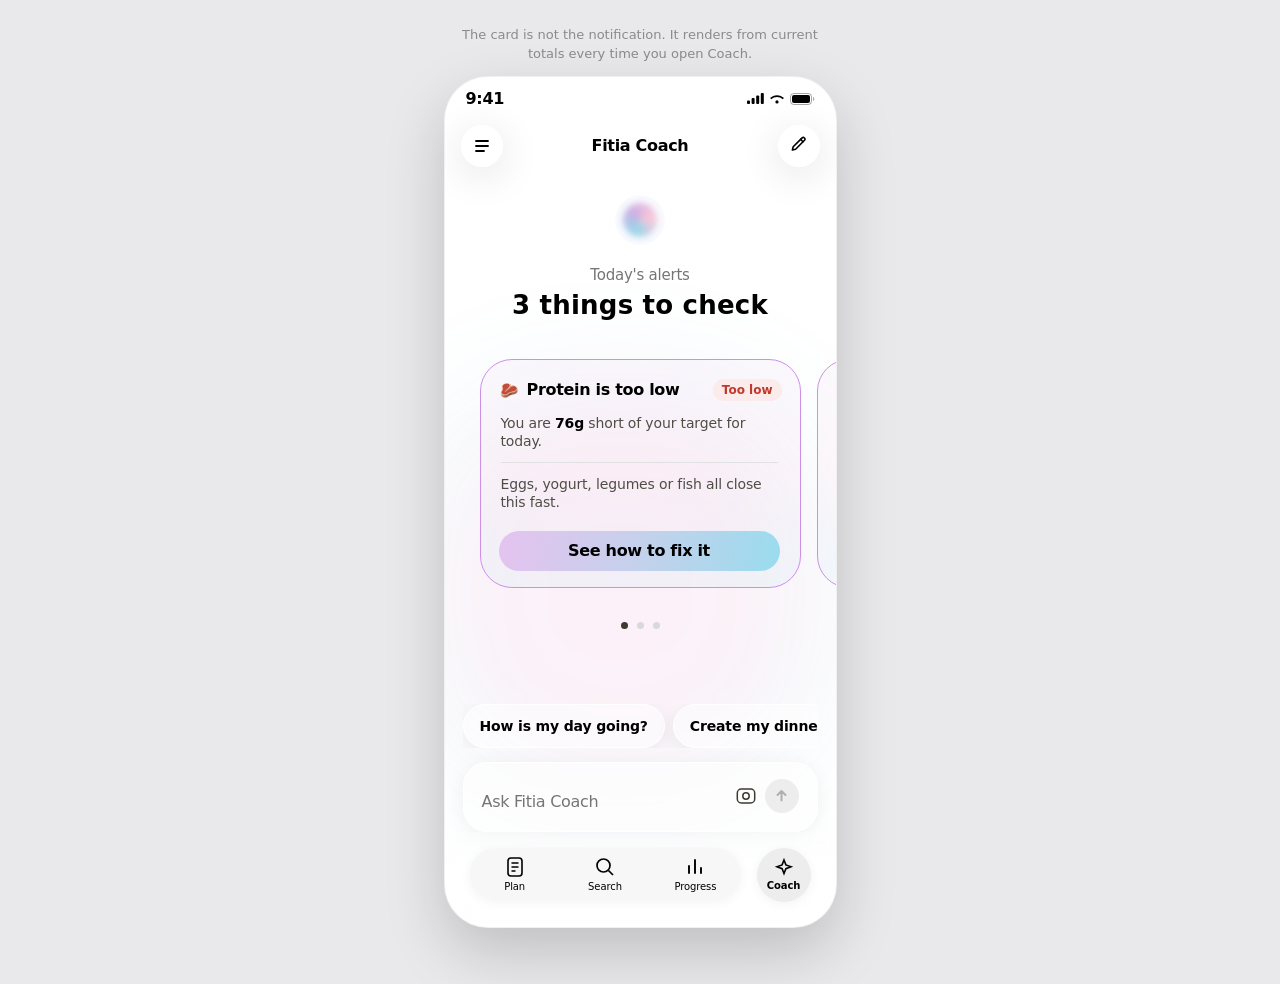
==== index.html @ f35b4dca "Add files via upload" ====
<!DOCTYPE html>
<html lang="en">
<head>
<meta charset="UTF-8">
<meta name="viewport" content="width=device-width,initial-scale=1,viewport-fit=cover">
<meta name="apple-mobile-web-app-capable" content="yes">
<meta name="theme-color" content="#ffffff">
<title>Fitia Coach · alert home</title>
<link rel="stylesheet" href="./styles.css">
</head>
<body>


<div class="colA" style="margin:0 auto">
<div class="lead">The card is not the notification. It renders from current totals every time you open Coach.</div>
<div class="phone">
  <div class="aura"></div>

  <div class="status">
    <span class="t">9:41</span>
    <span class="r">
      <svg width="17" height="11" viewBox="0 0 17 11" fill="currentColor"><rect x="0" y="7.5" width="3" height="3.5" rx="1"/><rect x="4.6" y="5" width="3" height="6" rx="1"/><rect x="9.2" y="2.5" width="3" height="8.5" rx="1"/><rect x="13.8" y="0" width="3" height="11" rx="1"/></svg>
      <svg width="16" height="11" viewBox="0 0 16 11" fill="currentColor"><path d="M8 2.2C5.3 2.2 2.9 3.3 1.1 5l1.3 1.3C3.9 4.9 5.8 4 8 4s4.1.9 5.6 2.3L15 5C13.1 3.3 10.7 2.2 8 2.2z"/><circle cx="8" cy="8.9" r="1.6"/></svg>
      <svg width="25" height="12" viewBox="0 0 25 12" fill="none"><rect x=".5" y=".5" width="21" height="11" rx="3.2" stroke="currentColor" stroke-opacity=".35"/><rect x="2" y="2" width="18" height="8" rx="2" fill="currentColor"/><path d="M23 4v4c.8-.3 1.3-1 1.3-2S23.8 4.3 23 4z" fill="currentColor" fill-opacity=".35"/></svg>
    </span>
  </div>

  <div class="hdr">
    <button class="gbtn" id="menuBtn" aria-label="Open history">
      <svg width="14" height="12" viewBox="0 0 14 12" fill="none" stroke="currentColor" stroke-width="1.8" stroke-linecap="round"><path d="M1 1h12M1 6h12M1 11h8"/></svg></button>
    <div class="ttl">Fitia Coach</div>
    <button class="gbtn" id="newBtn" aria-label="New chat">
      <svg width="19" height="19" viewBox="0 0 19 19" fill="none" stroke="currentColor" stroke-width="1.6" stroke-linecap="round" stroke-linejoin="round"><path d="M13.1 1.9a1.7 1.7 0 012.4 2.4L6.6 13.2l-3.2.8.8-3.2z"/><path d="M11.6 3.4l2.4 2.4"/></svg></button>
  </div>

  <div class="body" id="body"></div>
  <div class="planview" id="plan" hidden>
    <div class="pv-scroll">
      <div class="pv-h1">Today</div>
      <div class="kpi"><div><div class="kn">Alerts sent today</div><div class="kv" id="kSent"></div></div></div>
      <div class="sec">Calories logged · gates every alert</div>
      <div class="slid">
        <div class="sl-top"><span class="sl-name">Calories</span><span class="sl-val" id="vcal"></span></div>
        <input type="range" id="cal" min="0" max="2400" step="25">
        <div class="gates" id="gates"></div>
      </div>
      <div class="sec">Nutrients</div>
      <div id="sliders"></div>
      <div class="legend" id="legend"></div>
      <div class="band">
        <button id="delBtn">Delete a food</button>
        <button id="resetBtn">New day</button>
      </div>
    </div>
  </div>


  <div class="footer">
    <div class="sugg" id="sugg"></div>
    <div class="msginput">
      <div class="ph">Ask Fitia Coach</div>
      <div class="btns">
        <svg class="photo" viewBox="0 0 22 22" fill="none" stroke="currentColor" stroke-width="1.5"><rect x="2.3" y="4" width="17.4" height="14" rx="4"/><circle cx="11" cy="11" r="3.2"/></svg>
        <div class="send"><svg width="15" height="15" viewBox="0 0 15 15" fill="none" stroke="currentColor" stroke-width="2" stroke-linecap="round" stroke-linejoin="round"><path d="M7.5 12.5V3M3.5 7l4-4 4 4"/></svg></div>
      </div>
    </div>
  </div>

  <div class="tabs">
    <div class="tabgrp">
      <div class="tab" data-tab="plan"><svg width="26" height="26" viewBox="0 0 26 26" fill="none" stroke="currentColor" stroke-width="1.6"><rect x="6" y="4" width="14" height="18" rx="3"/><path d="M9.5 9h7M9.5 13h7M9.5 17h4"/></svg><span>Plan</span></div>
      <div class="tab"><svg width="26" height="26" viewBox="0 0 26 26" fill="none" stroke="currentColor" stroke-width="1.7"><circle cx="11.5" cy="11.5" r="6.5"/><path d="M16.5 16.5l4.5 4.5"/></svg><span>Search</span></div>
      <div class="tab" data-tab="progress"><svg width="26" height="26" viewBox="0 0 26 26" fill="none" stroke="currentColor" stroke-width="1.9" stroke-linecap="round"><path d="M7 19V12M13 19V6M19 19v-5"/></svg><span>Progress</span></div>
    </div>
    <div class="tabsolo on">
      <svg width="22" height="22" viewBox="0 0 22 22" fill="none" stroke="currentColor" stroke-width="1.6"><path d="M11 3l1.9 4.9L18 9.8l-5.1 1.9L11 16.6l-1.9-4.9L4 9.8l5.1-1.9z"/></svg>
      <span>Coach</span>
    </div>
  </div>

  <div class="toast" id="toast" role="status" aria-live="polite"></div>
</div>
</div>

</div>
<script src="./icons.js"></script>
<script src="./app.js"></script>
</body>
</html>
---- styles.css ----
:root{
    --sf:-apple-system,BlinkMacSystemFont,"SF Pro Display","SF Pro Text","SF Pro","Helvetica Neue",system-ui,Arial,sans-serif;
    --ink:#000; --ink2:#4e4e46; --ink3:#757575; --line:#e1e1e1;
    --card-border:#ce8fe6;
    --btn:linear-gradient(93.8deg,rgba(206,143,230,.45) 2.34%,rgba(133,176,223,.45) 52.82%,rgba(49,193,225,.45) 99.54%);
    --card-bg:linear-gradient(180deg,rgba(206,143,230,.05) 0%,rgba(251,66,152,.03) 48.56%,rgba(49,193,225,.05) 100%);
    --green:#2f9e57; --greenbg:#eaf6ee; --amber:#BB6B02; --amberbg:#fdf3e3;
    --red:#c0392b; --redbg:#fbeceb;
    --e:cubic-bezier(.165,.84,.44,1); --eio:cubic-bezier(.65,0,.35,1);
  }
  *{box-sizing:border-box;margin:0;padding:0;-webkit-tap-highlight-color:transparent}
  body{font-family:var(--sf);background:#e9e9ec;color:var(--ink);-webkit-font-smoothing:antialiased;
    display:flex;flex-wrap:wrap;gap:26px;align-items:flex-start;justify-content:center;padding:26px 16px 56px}
  .colA{width:393px} .colB{width:420px}
  .lead{font-size:13px;color:#8a8a8f;margin-bottom:12px;text-align:center;line-height:1.45}

  /* ---------- device ---------- */
  .phone{width:393px;height:852px;background:#fff;border-radius:44px;overflow:hidden;position:relative;
    box-shadow:0 24px 60px rgba(0,0,0,.18);border:1px solid rgba(0,0,0,.06);display:flex;flex-direction:column}
  .aura{position:absolute;left:-40px;bottom:120px;width:430px;height:430px;pointer-events:none;z-index:0;
    opacity:.084;filter:blur(60px);transition:opacity .3s var(--e);
    background:radial-gradient(circle at 50% 50%,#ce8fe6 0%,#fb4298 40%,#31c1e1 75%,transparent 78%)}

  .status{height:44px;flex:0 0 44px;display:flex;align-items:center;justify-content:space-between;
    padding:0 21px 0 21px;position:relative;z-index:3}
  .status .t{font-size:16px;font-weight:600;letter-spacing:-.31px}
  .status .r{display:flex;gap:5px;align-items:center}

  .hdr{flex:0 0 50px;display:flex;align-items:center;justify-content:space-between;
    padding:0 16px;position:relative;z-index:3}
  .hdr .ttl{position:absolute;left:0;right:0;text-align:center;font-size:16px;font-weight:600;
    letter-spacing:-.31px;line-height:20px;pointer-events:none}
  .gbtn{width:42px;height:42px;border-radius:999px;background:rgba(255,255,255,.65);
    box-shadow:0 8px 40px rgba(0,0,0,.12);display:flex;align-items:center;justify-content:center;
    border:0;color:#000;cursor:pointer;font-family:var(--sf);position:relative;z-index:3;
    transition:transform .12s var(--e)}
  .gbtn:active{transform:scale(.92)}
  .gbtn:focus-visible{outline:2px solid #000;outline-offset:2px}

  .body{flex:1 1 auto;display:flex;flex-direction:column;align-items:center;justify-content:center;
    position:relative;z-index:2;overflow:hidden}
  .body.chat{justify-content:flex-start;overflow-y:auto;padding:8px 18px;gap:12px;align-items:stretch}
  .body.chat::-webkit-scrollbar{display:none}

  /* ---------- coach mark + title ---------- */
  .head-block{display:flex;flex-direction:column;align-items:center;gap:20px}
  .ai{width:50px;height:50px;border-radius:999px;background:rgba(238,243,253,.4);
    backdrop-filter:blur(2px);display:flex;align-items:center;justify-content:center;overflow:hidden}
  .ai i{display:block;width:34px;height:34px;border-radius:50%;
    background:conic-gradient(from 200deg,#8fd3e8,#c9a8e0,#fbc2d4,#8fd3e8);filter:blur(3px);opacity:.9}
  .ttlgrp{display:flex;flex-direction:column;align-items:center;gap:4px;text-align:center}
  .lbl{font-size:15px;font-weight:400;line-height:20px;letter-spacing:-.23px;color:var(--ink3)}
  .h1{font-size:26px;font-weight:600;line-height:32px;letter-spacing:.22px;color:#000}
  .sub{font-size:15px;font-weight:400;line-height:20px;letter-spacing:-.23px;color:var(--ink3);
    max-width:310px;text-align:center}

  /* ---------- carousel ---------- */
  .rail{width:393px;margin-top:36px;display:flex;align-items:stretch;gap:16px;overflow-x:auto;padding:2px 36px 8px;
    scroll-snap-type:x mandatory;scroll-behavior:smooth;cursor:grab;scrollbar-width:none}
  .rail::-webkit-scrollbar{display:none}
  .rail.dragging{cursor:grabbing;scroll-snap-type:none;scroll-behavior:auto}
  .rail.dragging .card{pointer-events:none}

  .card{flex:0 0 321px;scroll-snap-align:center;display:flex;flex-direction:column;align-items:center;
    gap:20px;border-radius:32px;border:.5px solid var(--card-border);background:var(--card-bg);
    padding:18px 18px 16px 16px;transition:border-color .4s var(--e),background .4s var(--e)}
  .card.resolved{border-color:#7fc79b;
    background:linear-gradient(180deg,rgba(47,158,87,.05) 0%,rgba(120,200,150,.05) 50%,rgba(49,193,225,.05) 100%)}
  .cin{flex:1;display:flex;flex-direction:column;gap:12px;width:100%}
  .crow{display:flex;align-items:center;gap:6px;width:100%;overflow:hidden}
  .cic{width:24px;height:24px;flex:0 0 24px;border-radius:7.5px;overflow:hidden;
    display:flex;align-items:center;justify-content:center}
  .cic img{width:24px;height:24px;object-fit:cover;display:block}
  .ct{font-size:16px;font-weight:600;line-height:20px;letter-spacing:-.31px;color:#000;white-space:nowrap}
  .tag{margin-left:auto;font-size:12px;font-weight:600;line-height:16px;padding:3px 9px;border-radius:999px;
    white-space:nowrap;transition:background .3s var(--e),color .3s var(--e)}
  .tag.high,.tag.low{background:var(--amberbg);color:var(--amber)}
  .tag.tooHigh,.tag.tooLow{background:var(--redbg);color:var(--red)}
  .tag.onTrack{background:var(--greenbg);color:var(--green)}
  .cbody{display:flex;flex-direction:column;gap:12px;padding:0 4px;width:100%}
  .cb{font-size:14px;font-weight:400;line-height:18px;letter-spacing:-.15px;color:var(--ink2)}
  .cb b{font-weight:600;color:#000}
  .hr{height:1px;width:100%;background:var(--line)}
  .cf{font-size:14px;font-weight:400;line-height:18px;letter-spacing:-.15px;color:var(--ink2)}
  .ctarow{display:flex;justify-content:center;padding:0 2px;width:100%;margin-top:auto}
  .cta{flex:1;min-width:70px;padding:10px 20px;border-radius:50px;background:var(--btn);border:0;
    font-family:var(--sf);font-size:16px;font-weight:600;line-height:20px;letter-spacing:-.31px;color:#000;
    cursor:pointer;transition:transform .12s var(--e),filter .3s var(--e)}
  .cta:active{transform:scale(.985)}
  .cta:focus-visible{outline:2px solid #000;outline-offset:2px}
  .card.resolved .cta{background:linear-gradient(93.8deg,rgba(120,200,150,.4),rgba(49,193,225,.35))}
  .flash{animation:flash .7s var(--e)}
  @keyframes flash{0%{box-shadow:0 0 0 0 rgba(206,143,230,.5)}100%{box-shadow:0 0 0 16px rgba(206,143,230,0)}}

  .dots{display:flex;gap:9px;justify-content:center;margin-top:26px;min-height:7px}
  .dot{width:7px;height:7px;border-radius:50%;background:#d9d9d9;border:0;padding:0;cursor:pointer;
    transition:background .3s var(--e)}
  .dot.on{background:#3d3b30}
  .dot:focus-visible{outline:2px solid #000;outline-offset:3px}

  /* ---------- empty / pills ---------- */
  .pills{display:flex;flex-direction:column;align-items:center;gap:11px;margin-top:24px}
  .pill{display:inline-flex;align-items:center;gap:7px;background:rgba(255,255,255,.5);
    border:1px solid #fff;border-radius:24px;padding:12px 16px;font-family:var(--sf);
    font-size:14px;font-weight:600;line-height:18px;letter-spacing:-.15px;color:#000;cursor:pointer;
    box-shadow:0 4px 20px rgba(0,0,0,.06);transition:transform .12s var(--e)}
  .pill:active{transform:scale(.97)}
  .pill:focus-visible{outline:2px solid #000;outline-offset:2px}
  .pill svg{color:#8c8876}
  .footnote{display:flex;gap:11px;align-items:flex-start;background:rgba(247,247,247,.9);
    border-radius:24px;padding:14px 16px;margin:30px 22px 0;max-width:330px}
  .footnote svg{flex:0 0 auto;margin-top:1px;color:#aFaFaF}
  .footnote p{font-size:14px;font-weight:400;line-height:18px;letter-spacing:-.15px;color:var(--ink2)}

  /* ---------- chat ---------- */
  .bubble{background:rgba(247,247,247,.95);border-radius:20px;padding:14px 16px;align-self:flex-start;max-width:96%}
  .bt{font-size:15px;font-weight:400;line-height:22px;letter-spacing:-.23px;color:#000}
  .bt b{font-weight:600}
  .me{align-self:flex-end;background:rgba(238,243,253,.9);max-width:80%}
  .enter{animation:rise .26s var(--e) both}
  @keyframes rise{from{opacity:0;transform:translateY(10px)}to{opacity:1;transform:none}}
  .typing{display:flex;gap:5px;padding:4px 2px}
  .typing i{width:7px;height:7px;border-radius:50%;background:#afafaf;animation:blink 1.1s infinite}
  .typing i:nth-child(2){animation-delay:.15s}.typing i:nth-child(3){animation-delay:.3s}
  @keyframes blink{0%,60%,100%{opacity:.25}30%{opacity:1}}
  .bmeta{display:flex;align-items:center;gap:8px;margin-bottom:8px}
  .av{width:26px;height:26px;border-radius:50%;background:rgba(238,243,253,.9);
    display:flex;align-items:center;justify-content:center;flex:0 0 26px}
  .av i{width:16px;height:16px;border-radius:50%;
    background:conic-gradient(from 200deg,#8fd3e8,#c9a8e0,#fbc2d4,#8fd3e8);filter:blur(1.5px)}
  .nm{font-size:13px;font-weight:600}
  .ctxcard{border-radius:24px;border:.5px solid var(--card-border);background:var(--card-bg);padding:14px 16px}
  .food{display:flex;gap:11px;align-items:center;background:rgba(255,255,255,.75);border-radius:16px;
    padding:11px 12px;margin-top:8px;border:1px solid rgba(255,255,255,.9)}
  .fn{font-size:14px;font-weight:600;line-height:18px;letter-spacing:-.15px}
  .fv{font-size:12.5px;font-weight:400;color:var(--ink3);margin-top:1px}
  .fadd{margin-left:auto;padding:8px 14px;border-radius:50px;background:var(--btn);color:#000;
    font-size:13px;font-weight:600;font-family:var(--sf);border:0;cursor:pointer}
  .fadd.added{background:var(--greenbg);color:var(--green)}

  /* ---------- suggestions + input + tabs ---------- */
  .footer{position:relative;z-index:2;display:flex;flex-direction:column;gap:14px;padding:50px 18px 0}
  .sugg{display:flex;gap:8px;overflow-x:auto;scrollbar-width:none;-webkit-overflow-scrolling:touch}
  .sugg::-webkit-scrollbar{display:none}
  .sugg button{flex:0 0 auto;white-space:nowrap;background:rgba(255,255,255,.5);border:1px solid #fff;
    border-radius:24px;padding:12px 16px;font-family:var(--sf);font-size:14px;font-weight:600;
    line-height:18px;letter-spacing:-.15px;color:#000;cursor:pointer;user-select:none;
    box-shadow:0 4px 20px rgba(0,0,0,.06)}
  .msginput{height:70px;background:rgba(255,255,255,.6);border:1px solid #fff;border-radius:24px;
    box-shadow:0 4px 20px rgba(0,0,0,.06);display:flex;align-items:flex-end;padding:18px}
  .msginput .ph{flex:1;font-size:16px;font-weight:400;line-height:22px;letter-spacing:-.31px;color:#757575}
  .msginput .btns{display:flex;gap:8px;align-items:center}
  .msginput .photo{width:22px;height:22px;color:#3d3b30}
  .msginput .send{width:34px;height:34px;border-radius:50%;background:#ededed;
    display:flex;align-items:center;justify-content:center;color:#afafaf}

  .tabs{position:relative;z-index:2;display:flex;gap:16px;align-items:flex-start;justify-content:flex-end;
    padding:16px 25px 25px;backdrop-filter:blur(30px);
    background:linear-gradient(180deg,rgba(255,255,255,0) 0%,rgba(255,255,255,.7) 33%)}
  .tabgrp{flex:1;display:flex;background:#f7f7f7;border-radius:296px;box-shadow:0 2px 12px rgba(0,0,0,.05)}
  .tab{flex:1;display:flex;flex-direction:column;align-items:center;justify-content:center;gap:1px;
    padding:6px 8px 7px;border-radius:100px;color:#000}
  .tab.on{background:#ededed}
  .tab span{font-size:10px;font-weight:510;line-height:12px;letter-spacing:-.1px}
  .tab.on span{font-weight:600}
  .tabsolo.on{background:#ededed}
  .tabsolo{position:relative}
  .tabsolo.badge::after{content:'';position:absolute;top:7px;right:9px;width:10px;height:10px;
    border-radius:50%;background:#e5484d;border:2px solid #fff;
    box-shadow:0 1px 4px rgba(229,72,77,.45);animation:pop .32s var(--e) both}
  @keyframes pop{from{transform:scale(0);opacity:0}to{transform:scale(1);opacity:1}}
  .tabsolo{width:54px;height:54px;border-radius:296px;background:#f7f7f7;display:flex;flex-direction:column;
    align-items:center;justify-content:center;gap:1px;box-shadow:0 2px 12px rgba(0,0,0,.05)}
  .tabsolo span{font-size:10px;font-weight:600;line-height:12px;letter-spacing:-.1px}

  .toast{position:absolute;left:18px;right:18px;bottom:230px;background:rgba(28,28,30,.94);color:#fff;
    border-radius:20px;padding:13px 16px;font-size:14.5px;line-height:1.4;opacity:0;transform:translateY(10px);
    transition:opacity .25s var(--e),transform .25s var(--e);pointer-events:none;z-index:9}
  .toast.show{opacity:1;transform:none}

  /* ---------- Plan tab (inside the device) ---------- */
  .planview{flex:1 1 auto;position:relative;z-index:2;overflow:hidden;display:flex;background:#fff}
  .planview[hidden]{display:none}
  .phone.plain .aura{opacity:0}
  .pv-scroll{flex:1;overflow-y:auto;padding:4px 20px 16px;scrollbar-width:none}
  .pv-scroll::-webkit-scrollbar{display:none}
  .pv-h1{font-size:26px;font-weight:600;line-height:32px;letter-spacing:.22px;margin-bottom:14px}
  .band{display:flex;gap:8px;margin:18px 0 4px}
  .band button{flex:1;font-family:var(--sf);font-size:14px;font-weight:600;border:0;border-radius:14px;
    padding:13px 8px;cursor:pointer;background:#f2f2f4;color:#000}
  .band button:active{background:#e7e7ea}

  /* ---------- control panel ---------- */
  .panel{background:#fff;border:1px solid #dededf;border-radius:22px;padding:18px}
  .panel h3{font-size:16px;font-weight:700;letter-spacing:-.01em}
  .band{display:flex;gap:8px;margin:14px 0}
  .band button{flex:1;font-family:var(--sf);font-size:13px;font-weight:600;border:0;border-radius:12px;
    padding:11px 8px;cursor:pointer;background:#f0f0f2;color:#000}
  .band button.primary{background:#1d1d1f;color:#fff}
  .sec{font-size:11px;font-weight:700;letter-spacing:.06em;text-transform:uppercase;color:#a1a1a6;margin:16px 0 8px}
  .slid{margin-bottom:12px}
  .sl-top{display:flex;align-items:baseline;gap:8px;font-size:13.5px}
  .sl-name{font-weight:600}
  .sl-val{margin-left:auto;color:#6e6e73;font-variant-numeric:tabular-nums}
  .sl-state{font-size:11px;font-weight:700;padding:2px 7px;border-radius:999px}
  input[type=range]{width:100%;margin-top:7px;accent-color:#a07ec4}
  .gates{margin-top:12px;display:flex;flex-direction:column;gap:7px}
  .gate{display:flex;gap:9px;align-items:flex-start;font-size:12.5px;line-height:1.35}
  .gate i{width:9px;height:9px;border-radius:50%;flex:0 0 9px;margin-top:4px}
  .gate.ok i{background:#2f9e57} .gate.no i{background:#c0392b}
  .gate b{font-weight:600;display:block} .gate span{color:#a1a1a6;display:block;margin-top:1px}
  .legend{font-size:12px;color:#a1a1a6;line-height:1.5;margin-top:10px}
  .kpi{display:flex;gap:8px;margin-top:12px}
  .kpi div{flex:1;background:#f7f7f9;border-radius:12px;padding:9px 10px}
  .kpi .kn{font-size:11px;color:#6e6e73;font-weight:600}
  .kpi .kv{font-size:14px;font-weight:600;margin-top:2px;font-variant-numeric:tabular-nums}
  @media(prefers-reduced-motion:reduce){*{transition-duration:1ms!important;animation-duration:1ms!important}}
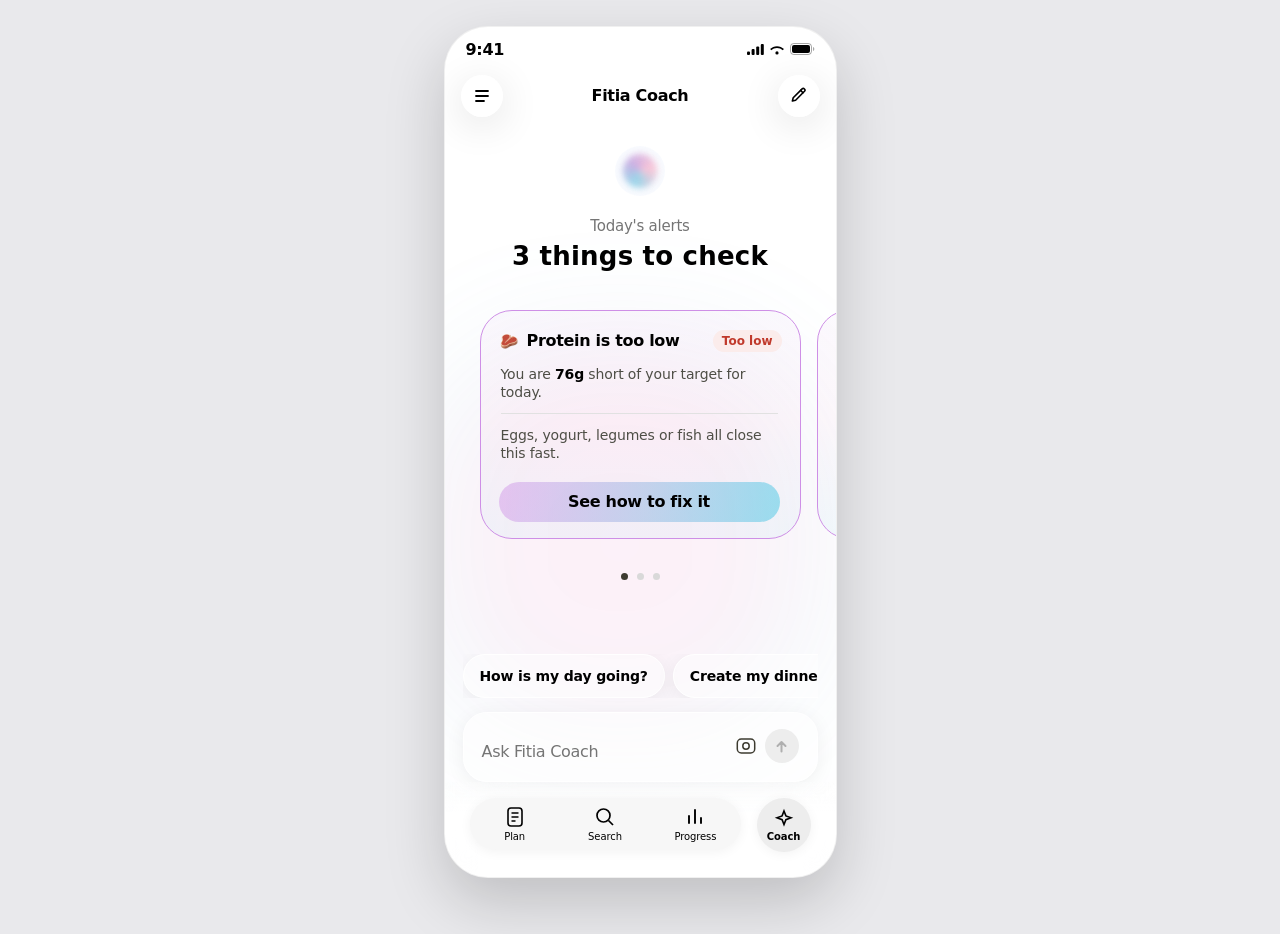
==== commit 4def9623: "Add files via upload" ====
--- a/index.html
+++ b/index.html
@@ -11,8 +11,7 @@
 <body>
 
 
-<div class="colA" style="margin:0 auto">
-<div class="lead">The card is not the notification. It renders from current totals every time you open Coach.</div>
+<div class="colA">
 <div class="phone">
   <div class="aura"></div>
 
@@ -81,9 +80,12 @@
   <div class="toast" id="toast" role="status" aria-live="polite"></div>
 </div>
 </div>
-
-</div>
 <script src="./icons.js"></script>
-<script src="./app.js"></script>
+<script src="./config.js"></script>
+<script src="./copy.js"></script>
+<script src="./engine.js"></script>
+<script src="./view.js"></script>
+<script src="./chat.js"></script>
+<script src="./plan.js"></script>
 </body>
 </html>
--- a/styles.css
+++ b/styles.css
@@ -18,7 +18,7 @@
   .phone{width:393px;height:852px;background:#fff;border-radius:44px;overflow:hidden;position:relative;
     box-shadow:0 24px 60px rgba(0,0,0,.18);border:1px solid rgba(0,0,0,.06);display:flex;flex-direction:column}
   .aura{position:absolute;left:-40px;bottom:120px;width:430px;height:430px;pointer-events:none;z-index:0;
-    opacity:.084;filter:blur(60px);transition:opacity .3s var(--e);
+    opacity:.084;filter:blur(60px);transition:opacity .45s var(--e);
     background:radial-gradient(circle at 50% 50%,#ce8fe6 0%,#fb4298 40%,#31c1e1 75%,transparent 78%)}
 
   .status{height:44px;flex:0 0 44px;display:flex;align-items:center;justify-content:space-between;
@@ -215,3 +215,14 @@
   .kpi .kn{font-size:11px;color:#6e6e73;font-weight:600}
   .kpi .kv{font-size:14px;font-weight:600;margin-top:2px;font-variant-numeric:tabular-nums}
   @media(prefers-reduced-motion:reduce){*{transition-duration:1ms!important;animation-duration:1ms!important}}
+
+  /* ---------- real phone: full screen, no simulated chrome ---------- */
+  @media (max-width:520px){
+    body{padding:0;margin:0;background:#fff;display:block}
+    .colA{width:100%;margin:0}
+    .phone{width:100%;height:100dvh;border-radius:0;box-shadow:none;border:0}
+    .status{display:none}                       /* the OS already draws it */
+    .hdr{padding-top:calc(env(safe-area-inset-top) + 6px);flex-basis:auto;min-height:50px}
+    .tabs{padding-bottom:calc(20px + env(safe-area-inset-bottom))}
+    .toast{bottom:calc(230px + env(safe-area-inset-bottom))}
+  }
